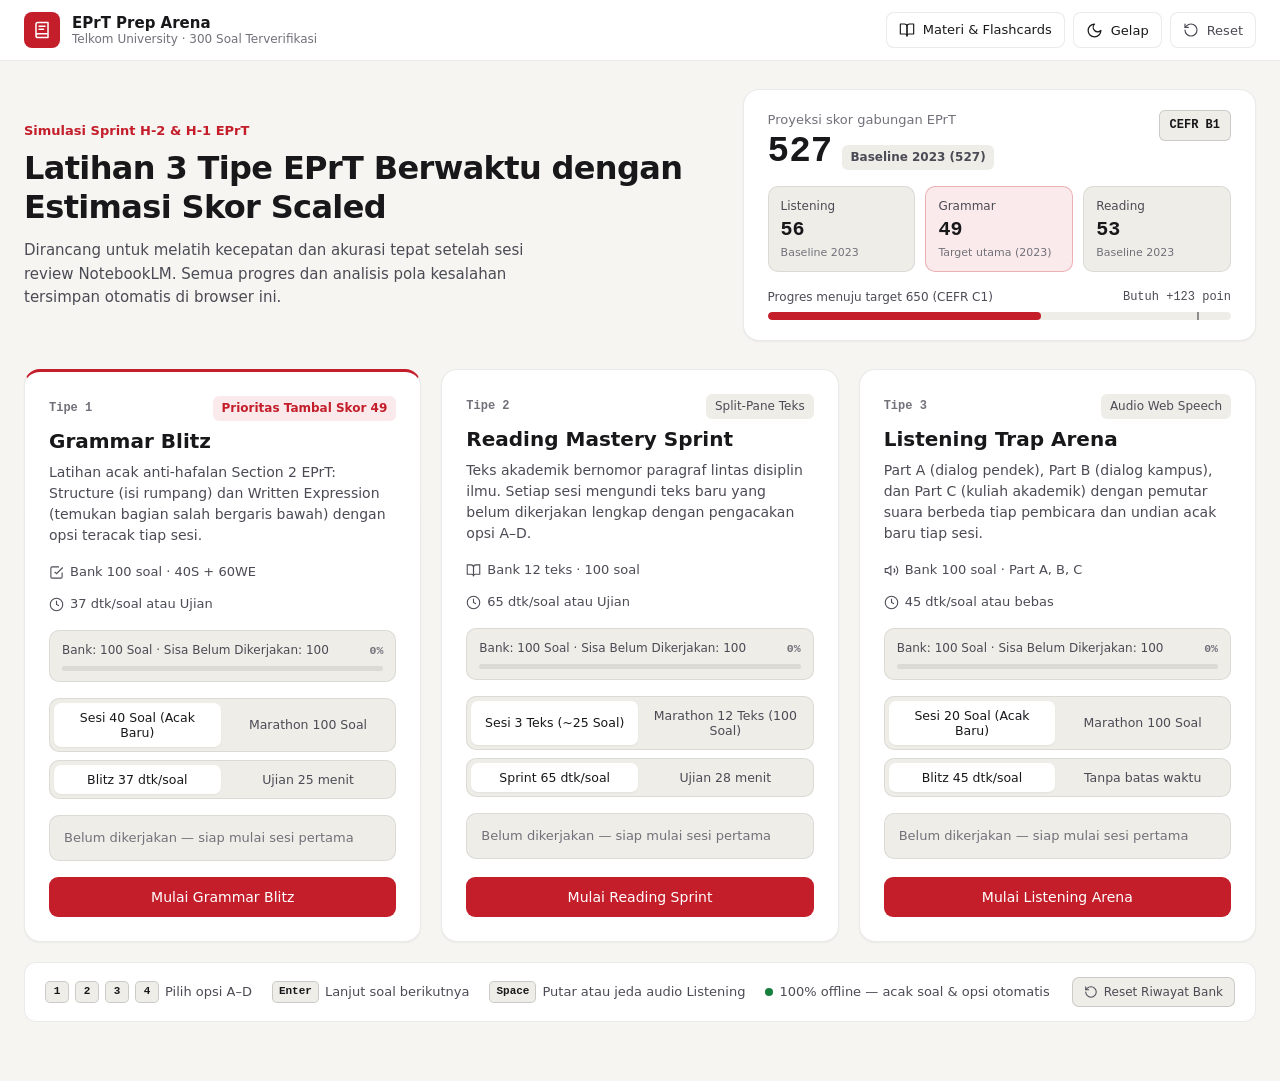
==== index.html @ d7fac901 "belajar eprt" ====
<!DOCTYPE html>
<html lang="id" data-theme="light">
<head>
  <meta charset="UTF-8">
  <meta name="viewport" content="width=device-width, initial-scale=1.0">
  <title>EPrT Tel-U Prep Arena — Grammar, Reading &amp; Listening</title>
  <link rel="stylesheet" href="styles.css">
</head>
<body>
  <!-- Top Quiet Navigation Shell -->
  <header class="topbar">
    <div class="topbar-inner">
      <button type="button" class="brand" id="btn-brand-home" aria-label="Kembali ke beranda">
        <span class="brand-mark" aria-hidden="true">
          <svg width="18" height="18" viewBox="0 0 24 24" fill="none" stroke="currentColor" stroke-width="2" stroke-linecap="round" stroke-linejoin="round">
            <path d="M4 19.5v-15A2.5 2.5 0 0 1 6.5 2H20v20H6.5a2.5 2.5 0 0 1 0-5H20"></path>
            <path d="M8 7h8"></path>
            <path d="M8 11h6"></path>
          </svg>
        </span>
        <span class="brand-text">
          <span class="brand-title">EPrT Prep Arena</span>
          <span class="brand-sub" id="brand-sub-count">Telkom University · 85 Soal Terverifikasi</span>
        </span>
      </button>

      <div class="topbar-actions">
        <a href="study.html" class="icon-btn" style="text-decoration:none;" title="Buka materi 25 Skill Grammar &amp; Flashcards offline">
          <svg width="16" height="16" viewBox="0 0 24 24" fill="none" stroke="currentColor" stroke-width="1.75" stroke-linecap="round" stroke-linejoin="round">
            <path d="M2 3h6a4 4 0 0 1 4 4v14a3 3 0 0 0-3-3H2z"></path>
            <path d="M22 3h-6a4 4 0 0 0-4 4v14a3 3 0 0 1 3-3h7z"></path>
          </svg>
          <span class="btn-label">Materi &amp; Flashcards</span>
        </a>
        <span class="saved-indicator" id="saved-indicator" hidden>Progres tersimpan</span>
        <button type="button" class="icon-btn" id="btn-theme" title="Ganti tema terang/gelap" aria-label="Ganti tema terang atau gelap">
          <svg class="icon-sun" width="17" height="17" viewBox="0 0 24 24" fill="none" stroke="currentColor" stroke-width="1.75" stroke-linecap="round" stroke-linejoin="round">
            <circle cx="12" cy="12" r="4"></circle>
            <path d="M12 2v2M12 20v2M4.93 4.93l1.41 1.41M17.66 17.66l1.41 1.41M2 12h2M20 12h2M6.34 17.66l-1.41 1.41M19.07 4.93l-1.41 1.41"></path>
          </svg>
          <svg class="icon-moon" width="17" height="17" viewBox="0 0 24 24" fill="none" stroke="currentColor" stroke-width="1.75" stroke-linecap="round" stroke-linejoin="round">
            <path d="M12 3a6 6 0 0 0 9 9 9 9 0 1 1-9-9Z"></path>
          </svg>
          <span class="btn-label" id="theme-label">Gelap</span>
        </button>
        <button type="button" class="icon-btn icon-btn-muted" id="btn-reset-progress" title="Hapus semua progres tersimpan">
          <svg width="16" height="16" viewBox="0 0 24 24" fill="none" stroke="currentColor" stroke-width="1.75" stroke-linecap="round" stroke-linejoin="round">
            <path d="M3 12a9 9 0 1 0 9-9 9.75 9.75 0 0 0-6.74 2.74L3 8"></path>
            <path d="M3 3v5h5"></path>
          </svg>
          <span class="btn-label">Reset</span>
        </button>
      </div>
    </div>
  </header>

  <main class="app-main">
    <!-- ==================== VIEW 1: HOME DASHBOARD ==================== -->
    <section id="view-home" class="view">
      <div class="dashboard-header">
        <div class="dashboard-intro">
          <p class="eyebrow">Simulasi Sprint H-2 &amp; H-1 EPrT</p>
          <h1>Latihan 3 Tipe EPrT Berwaktu dengan Estimasi Skor Scaled</h1>
          <p class="lead">Dirancang untuk melatih kecepatan dan akurasi tepat setelah sesi review NotebookLM. Semua progres dan analisis pola kesalahan tersimpan otomatis di browser ini.</p>
        </div>

        <!-- Score Projection Card (The Visual Moment of the Dashboard) -->
        <aside class="score-overview-card" aria-label="Proyeksi skor EPrT">
          <div class="score-overview-top">
            <div>
              <p class="meta-label">Proyeksi skor gabungan EPrT</p>
              <div class="projected-row">
                <span class="projected-value tabular" id="dash-projected-total">527</span>
                <span class="delta-pill" id="dash-projected-delta">Baseline 2023</span>
              </div>
            </div>
            <div class="cefr-badge" id="dash-cefr-badge">CEFR B1</div>
          </div>

          <div class="section-mini-grid">
            <div class="section-mini-item">
              <span class="mini-label">Listening</span>
              <span class="mini-score tabular" id="dash-score-listening">56</span>
              <span class="mini-src" id="dash-src-listening">Baseline 2023</span>
            </div>
            <div class="section-mini-item is-priority">
              <span class="mini-label">Grammar</span>
              <span class="mini-score tabular" id="dash-score-grammar">49</span>
              <span class="mini-src" id="dash-src-grammar">Target utama</span>
            </div>
            <div class="section-mini-item">
              <span class="mini-label">Reading</span>
              <span class="mini-score tabular" id="dash-score-reading">53</span>
              <span class="mini-src" id="dash-src-reading">Baseline 2023</span>
            </div>
          </div>

          <div class="target-bar-wrap">
            <div class="target-bar-labels">
              <span>Progres menuju target 650 (CEFR C1)</span>
              <span class="tabular" id="dash-target-gap">Butuh +123 poin</span>
            </div>
            <div class="target-bar-track">
              <div class="target-bar-fill" id="dash-target-fill" style="width: 59.1%"></div>
              <div class="target-bar-marker" style="left: 92.6%" title="Target C1 650"></div>
            </div>
          </div>
        </aside>
      </div>

      <!-- 3 Quiz Mode Cards -->
      <div class="mode-grid">
        <!-- TIPE 1: GRAMMAR BLITZ -->
        <article class="mode-card mode-card-priority" data-section="grammar">
          <div class="mode-card-head">
            <div class="mode-tag-row">
              <span class="mode-number">Tipe 1</span>
              <span class="priority-pill">Prioritas Tambal Skor 49</span>
            </div>
            <h2>Grammar Blitz</h2>
            <p class="mode-desc">Latihan acak anti-hafalan Section 2 EPrT: Structure (isi rumpang) dan Written Expression (temukan bagian salah bergaris bawah) dengan opsi teracak tiap sesi.</p>
          </div>

          <div class="mode-meta-list">
            <div class="meta-chip">
              <svg width="15" height="15" viewBox="0 0 24 24" fill="none" stroke="currentColor" stroke-width="1.75"><path d="M9 11l3 3L22 4"/><path d="M21 12v7a2 2 0 0 1-2 2H5a2 2 0 0 1-2-2V5a2 2 0 0 1 2-2h11"/></svg>
              <span id="meta-count-grammar">Bank 40 soal · 15S + 25WE</span>
            </div>
            <div class="meta-chip">
              <svg width="15" height="15" viewBox="0 0 24 24" fill="none" stroke="currentColor" stroke-width="1.75"><circle cx="12" cy="12" r="10"/><polyline points="12 6 12 12 16 14"/></svg>
              <span>37 dtk/soal atau Ujian</span>
            </div>
          </div>

          <div class="bank-status-bar" id="bank-status-grammar">
            <div class="bank-status-top">
              <span class="bank-status-text">Bank: 40 Soal · Sisa Belum Dikerjakan: 40</span>
              <span class="bank-status-pct tabular">0%</span>
            </div>
            <div class="bank-status-track"><div class="bank-status-fill" style="width: 0%"></div></div>
          </div>

          <div class="selector-group">
            <div class="mode-selector" role="radiogroup" aria-label="Ukuran sesi Grammar">
              <button type="button" class="seg-btn is-active" data-size-section="grammar" data-size="standard">Sesi 40 Soal (Acak Baru)</button>
              <button type="button" class="seg-btn" data-size-section="grammar" data-size="marathon" id="size-marathon-grammar">Marathon 40 Soal</button>
            </div>
            <div class="mode-selector" role="radiogroup" aria-label="Mode waktu Grammar">
              <button type="button" class="seg-btn is-active" data-section="grammar" data-timer="blitz">Blitz 37 dtk/soal</button>
              <button type="button" class="seg-btn" data-section="grammar" data-timer="exam">Ujian 25 menit</button>
            </div>
          </div>

          <div class="mode-progress-box" id="progress-grammar">
            <span class="muted-note">Belum dikerjakan</span>
          </div>

          <div class="mode-actions">
            <button type="button" class="btn btn-primary" data-start="grammar">Mulai Grammar Blitz</button>
            <button type="button" class="btn btn-ghost" data-retry-missed="grammar" id="btn-home-retry-grammar" hidden>Ulangi Salah</button>
          </div>
        </article>

        <!-- TIPE 2: READING MASTERY SPRINT -->
        <article class="mode-card" data-section="reading">
          <div class="mode-card-head">
            <div class="mode-tag-row">
              <span class="mode-number">Tipe 2</span>
              <span class="quiet-pill">Split-Pane Teks</span>
            </div>
            <h2>Reading Mastery Sprint</h2>
            <p class="mode-desc">Teks akademik bernomor paragraf lintas disiplin ilmu. Setiap sesi mengundi teks baru yang belum dikerjakan lengkap dengan pengacakan opsi A–D.</p>
          </div>

          <div class="mode-meta-list">
            <div class="meta-chip">
              <svg width="15" height="15" viewBox="0 0 24 24" fill="none" stroke="currentColor" stroke-width="1.75"><path d="M2 3h6a4 4 0 0 1 4 4v14a3 3 0 0 0-3-3H2z"/><path d="M22 3h-6a4 4 0 0 0-4 4v14a3 3 0 0 1 3-3h7z"/></svg>
              <span id="meta-count-reading">Bank 3 teks · 25 soal</span>
            </div>
            <div class="meta-chip">
              <svg width="15" height="15" viewBox="0 0 24 24" fill="none" stroke="currentColor" stroke-width="1.75"><circle cx="12" cy="12" r="10"/><polyline points="12 6 12 12 16 14"/></svg>
              <span>65 dtk/soal atau Ujian</span>
            </div>
          </div>

          <div class="bank-status-bar" id="bank-status-reading">
            <div class="bank-status-top">
              <span class="bank-status-text">Bank: 25 Soal · Sisa Belum Dikerjakan: 25</span>
              <span class="bank-status-pct tabular">0%</span>
            </div>
            <div class="bank-status-track"><div class="bank-status-fill" style="width: 0%"></div></div>
          </div>

          <div class="selector-group">
            <div class="mode-selector" role="radiogroup" aria-label="Ukuran sesi Reading">
              <button type="button" class="seg-btn is-active" data-size-section="reading" data-size="standard">Sesi 3 Teks (~25 Soal)</button>
              <button type="button" class="seg-btn" data-size-section="reading" data-size="marathon" id="size-marathon-reading">Marathon 3 Teks (25 Soal)</button>
            </div>
            <div class="mode-selector" role="radiogroup" aria-label="Mode waktu Reading">
              <button type="button" class="seg-btn is-active" data-section="reading" data-timer="blitz">Sprint 65 dtk/soal</button>
              <button type="button" class="seg-btn" data-section="reading" data-timer="exam">Ujian 28 menit</button>
            </div>
          </div>

          <div class="mode-progress-box" id="progress-reading">
            <span class="muted-note">Belum dikerjakan</span>
          </div>

          <div class="mode-actions">
            <button type="button" class="btn btn-primary" data-start="reading">Mulai Reading Sprint</button>
            <button type="button" class="btn btn-ghost" data-retry-missed="reading" id="btn-home-retry-reading" hidden>Ulangi Salah</button>
          </div>
        </article>

        <!-- TIPE 3: LISTENING TRAP ARENA -->
        <article class="mode-card" data-section="listening">
          <div class="mode-card-head">
            <div class="mode-tag-row">
              <span class="mode-number">Tipe 3</span>
              <span class="quiet-pill">Audio Web Speech</span>
            </div>
            <h2>Listening Trap Arena</h2>
            <p class="mode-desc">Part A (dialog pendek), Part B (dialog kampus), dan Part C (kuliah akademik) dengan pemutar suara berbeda tiap pembicara dan undian acak baru tiap sesi.</p>
          </div>

          <div class="mode-meta-list">
            <div class="meta-chip">
              <svg width="15" height="15" viewBox="0 0 24 24" fill="none" stroke="currentColor" stroke-width="1.75"><polygon points="11 5 6 9 2 9 2 15 6 15 11 19 11 5"/><path d="M15.54 8.46a5 5 0 0 1 0 7.07"/><path d="M19.07 4.93a10 10 0 0 1 0 14.14"/></svg>
              <span id="meta-count-listening">Bank 20 soal · Part A, B, C</span>
            </div>
            <div class="meta-chip">
              <svg width="15" height="15" viewBox="0 0 24 24" fill="none" stroke="currentColor" stroke-width="1.75"><circle cx="12" cy="12" r="10"/><polyline points="12 6 12 12 16 14"/></svg>
              <span>45 dtk/soal atau bebas</span>
            </div>
          </div>

          <div class="bank-status-bar" id="bank-status-listening">
            <div class="bank-status-top">
              <span class="bank-status-text">Bank: 20 Soal · Sisa Belum Dikerjakan: 20</span>
              <span class="bank-status-pct tabular">0%</span>
            </div>
            <div class="bank-status-track"><div class="bank-status-fill" style="width: 0%"></div></div>
          </div>

          <div class="selector-group">
            <div class="mode-selector" role="radiogroup" aria-label="Ukuran sesi Listening">
              <button type="button" class="seg-btn is-active" data-size-section="listening" data-size="standard">Sesi 20 Soal (Acak Baru)</button>
              <button type="button" class="seg-btn" data-size-section="listening" data-size="marathon" id="size-marathon-listening">Marathon 20 Soal</button>
            </div>
            <div class="mode-selector" role="radiogroup" aria-label="Mode waktu Listening">
              <button type="button" class="seg-btn is-active" data-section="listening" data-timer="blitz">Blitz 45 dtk/soal</button>
              <button type="button" class="seg-btn" data-section="listening" data-timer="untimed">Tanpa batas waktu</button>
            </div>
          </div>

          <div class="mode-progress-box" id="progress-listening">
            <span class="muted-note">Belum dikerjakan</span>
          </div>

          <div class="mode-actions">
            <button type="button" class="btn btn-primary" data-start="listening">Mulai Listening Arena</button>
            <button type="button" class="btn btn-ghost" data-retry-missed="listening" id="btn-home-retry-listening" hidden>Ulangi Salah</button>
          </div>
        </article>
      </div>

      <!-- Keyboard & Offline Usage Tip Strip -->
      <div class="shortcut-strip">
        <div class="shortcut-item"><kbd>1</kbd> <kbd>2</kbd> <kbd>3</kbd> <kbd>4</kbd> <span>Pilih opsi A–D</span></div>
        <div class="shortcut-item"><kbd>Enter</kbd> <span>Lanjut soal berikutnya</span></div>
        <div class="shortcut-item"><kbd>Space</kbd> <span>Putar atau jeda audio Listening</span></div>
        <div class="shortcut-item"><span class="dot-offline"></span> <span>100% offline — acak soal &amp; opsi otomatis</span></div>
        <button type="button" class="btn-reset-bank" id="btn-reset-bank" title="Reset daftar soal yang sudah pernah dikerjakan tanpa menghapus skor">
          <svg width="14" height="14" viewBox="0 0 24 24" fill="none" stroke="currentColor" stroke-width="1.8" stroke-linecap="round" stroke-linejoin="round"><path d="M3 12a9 9 0 1 0 9-9 9.75 9.75 0 0 0-6.74 2.74L3 8"/><path d="M3 3v5h5"/></svg>
          <span>Reset Riwayat Bank</span>
        </button>
      </div>
    </section>

    <!-- ==================== VIEW 2: ACTIVE QUIZ ARENA ==================== -->
    <section id="view-quiz" class="view" hidden>
      <!-- Sticky Quiz HUD -->
      <div class="quiz-hud">
        <div class="hud-left">
          <button type="button" class="btn-back" id="btn-quiz-exit">
            <svg width="16" height="16" viewBox="0 0 24 24" fill="none" stroke="currentColor" stroke-width="1.75" stroke-linecap="round" stroke-linejoin="round"><path d="m15 18-6-6 6-6"/></svg>
            <span>Keluar</span>
          </button>
          <div class="hud-title-group">
            <span class="hud-quiz-name" id="hud-quiz-name">Grammar Blitz</span>
            <span class="hud-q-counter tabular" id="hud-q-counter">Soal 1 / 40</span>
          </div>
        </div>

        <div class="hud-metrics">
          <!-- Streak -->
          <div class="hud-pill" id="hud-streak-pill" title="Jawaban benar beruntun">
            <svg width="15" height="15" viewBox="0 0 24 24" fill="none" stroke="currentColor" stroke-width="1.75" stroke-linecap="round" stroke-linejoin="round">
              <path d="M8.5 14.5A2.5 2.5 0 0 0 11 12c0-1.38-.5-2-1-3-1.072-2.143-.224-4.054 2-6 .5 2.5 2 4.9 4 6.5 2 1.6 3 3.5 3 5.5a7 7 0 1 1-14 0c0-1.153.433-2.294 1-3a2.5 2.5 0 0 0 2.5 2.5z"/>
            </svg>
            <span class="tabular" id="hud-streak">0</span>
          </div>

          <!-- Accuracy Ring -->
          <div class="hud-accuracy" title="Akurasi saat ini">
            <svg class="mini-ring" width="32" height="32" viewBox="0 0 36 36" aria-hidden="true">
              <circle class="ring-track" cx="18" cy="18" r="14"></circle>
              <circle class="ring-fill" id="hud-ring-fill" cx="18" cy="18" r="14" stroke-dasharray="87.96" stroke-dashoffset="87.96"></circle>
            </svg>
            <span class="tabular" id="hud-accuracy-text">0%</span>
          </div>

          <!-- Countdown Timer -->
          <div class="hud-timer" id="hud-timer-box">
            <svg width="15" height="15" viewBox="0 0 24 24" fill="none" stroke="currentColor" stroke-width="1.75" stroke-linecap="round" stroke-linejoin="round">
              <circle cx="12" cy="12" r="10"/><polyline points="12 6 12 12 16 14"/>
            </svg>
            <span class="tabular" id="hud-timer-text">00:37</span>
          </div>
        </div>
      </div>

      <!-- Smooth Countdown / Question Progress Bar -->
      <div class="progress-rail">
        <div class="progress-rail-fill" id="quiz-progress-fill" style="width: 0%"></div>
      </div>
      <div class="timer-rail" id="timer-rail">
        <div class="timer-rail-fill" id="quiz-timer-fill" style="width: 100%"></div>
      </div>

      <!-- Workspace Layout: Single Column (Grammar/Listening) OR Split Pane (Reading) -->
      <div class="arena-layout" id="arena-layout">
        <!-- LEFT PANE: READING PASSAGE BOOKLET (Shown only in Reading) -->
        <aside class="passage-pane" id="passage-pane" hidden>
          <div class="passage-header">
            <div>
              <span class="passage-category" id="passage-category">Technology</span>
              <h2 class="passage-title" id="passage-title">Passage Title</h2>
            </div>
            <div class="passage-tools">
              <span class="passage-wordcount tabular" id="passage-wordcount">237 kata</span>
              <button type="button" class="font-size-btn" id="btn-font-dec" title="Perkecil huruf teks">A-</button>
              <button type="button" class="font-size-btn" id="btn-font-inc" title="Perbesar huruf teks">A+</button>
            </div>
          </div>
          <div class="passage-body" id="passage-body"></div>
        </aside>

        <!-- RIGHT / MAIN PANE: QUESTION + AUDIO + OPTIONS + FEEDBACK -->
        <div class="question-pane">
          <article class="question-card">
            <div class="q-meta-bar">
              <span class="q-badge" id="q-subtype-badge">Structure</span>
              <span class="q-pattern-tag" id="q-pattern-hint">Tebak pola soal</span>
              <span class="q-id tabular" id="q-id-label">G01</span>
            </div>

            <!-- LISTENING STUDIO AUDIO PLAYER (Shown only in Listening) -->
            <div class="audio-studio" id="audio-studio" hidden>
              <div class="audio-studio-top">
                <div class="audio-title-wrap">
                  <span class="audio-part-label" id="audio-part-label">Part A · Short Dialogue</span>
                  <div class="speaker-pills" id="speaker-pills">
                    <span class="speaker-pill" data-speaker="Man">Man</span>
                    <span class="speaker-pill" data-speaker="Woman">Woman</span>
                    <span class="speaker-pill" data-speaker="Narrator">Narrator</span>
                  </div>
                </div>
                <div class="waveform" id="audio-waveform" aria-hidden="true">
                  <span></span><span></span><span></span><span></span><span></span>
                </div>
              </div>

              <div class="audio-controls">
                <button type="button" class="btn btn-audio-play" id="btn-audio-play">
                  <svg width="16" height="16" viewBox="0 0 24 24" fill="currentColor"><polygon points="6 4 20 12 6 20 6 4"/></svg>
                  <span id="audio-play-label">Putar Audio</span>
                </button>
                <button type="button" class="btn btn-audio-sec" id="btn-audio-replay" title="Putar ulang dari awal">
                  <svg width="15" height="15" viewBox="0 0 24 24" fill="none" stroke="currentColor" stroke-width="1.8" stroke-linecap="round" stroke-linejoin="round"><path d="M3 12a9 9 0 1 0 9-9 9.75 9.75 0 0 0-6.74 2.74L3 8"/><path d="M3 3v5h5"/></svg>
                  <span>Ulangi</span>
                </button>
                <button type="button" class="btn btn-audio-sec" id="btn-audio-qonly" hidden title="Putar pertanyaan narator saja">
                  <span>Pertanyaan Saja</span>
                </button>

                <div class="speed-group" role="group" aria-label="Kecepatan suara">
                  <button type="button" class="speed-btn" data-rate="0.9">0.9x</button>
                  <button type="button" class="speed-btn is-active" data-rate="1.0">1.0x</button>
                  <button type="button" class="speed-btn" data-rate="1.15">1.15x</button>
                </div>

                <button type="button" class="btn btn-script-toggle" id="btn-toggle-script">
                  <svg width="15" height="15" viewBox="0 0 24 24" fill="none" stroke="currentColor" stroke-width="1.75" stroke-linecap="round" stroke-linejoin="round"><path d="M2 12s3-7 10-7 10 7 10 7-3 7-10 7-10-7-10-7Z"/><circle cx="12" cy="12" r="3"/></svg>
                  <span id="script-toggle-label">Tampilkan Script</span>
                </button>
              </div>

              <p class="audio-status-line" id="audio-status-line">Klik Putar Audio atau tekan Space untuk mendengarkan percakapan.</p>

              <!-- Script Box (Hidden during question by default, auto-revealed on answer) -->
              <div class="script-box" id="script-box" hidden></div>
            </div>

            <!-- Question Stem -->
            <p class="q-instruction" id="q-instruction"></p>
            <div class="q-stem" id="q-stem"></div>

            <!-- 4 Quizizz-Style Answer Tiles -->
            <div class="options-grid" id="options-grid"></div>

            <!-- Instant Feedback & Explanation Banner -->
            <div class="feedback-banner" id="feedback-banner" hidden>
              <div class="feedback-head">
                <div class="feedback-status-wrap">
                  <span class="feedback-status" id="feedback-status">Benar</span>
                  <span class="feedback-pattern" id="feedback-pattern">Subject-Verb Agreement</span>
                </div>
                <span class="feedback-correction" id="feedback-correction" hidden></span>
              </div>
              <p class="feedback-text" id="feedback-text"></p>
              <div class="feedback-footer">
                <span class="kbd-hint">Tekan <kbd>Enter</kbd> untuk lanjut</span>
                <button type="button" class="btn btn-primary" id="btn-next-q">
                  <span id="btn-next-label">Soal Berikutnya</span>
                  <svg width="16" height="16" viewBox="0 0 24 24" fill="none" stroke="currentColor" stroke-width="2" stroke-linecap="round" stroke-linejoin="round"><path d="M5 12h14"/><path d="m12 5 7 7-7 7"/></svg>
                </button>
              </div>
            </div>
          </article>
        </div>
      </div>
    </section>

    <!-- ==================== VIEW 3: EPrT SCORE REPORT ==================== -->
    <section id="view-report" class="view" hidden>
      <div class="report-top">
        <div>
          <p class="eyebrow" id="report-eyebrow">Laporan Hasil Simulasi</p>
          <h1 id="report-title">Grammar Blitz Selesai</h1>
        </div>
        <div class="report-actions-top">
          <button type="button" class="btn btn-primary" id="btn-retry-missed" hidden>
            Ulangi Soal Salah Saja (<span id="retry-missed-count">0</span>)
          </button>
          <button type="button" class="btn btn-secondary" id="btn-retry-all">Kerjakan Ulang / Sesi Baru</button>
          <button type="button" class="btn btn-ghost" id="btn-report-home">Dashboard</button>
        </div>
      </div>

      <!-- Score Summary Grid -->
      <div class="report-grid">
        <!-- Card 1: Accuracy Ring + Raw Score -->
        <div class="report-card report-card-ring">
          <svg class="big-ring" width="124" height="124" viewBox="0 0 120 120" aria-hidden="true">
            <circle class="big-ring-track" cx="60" cy="60" r="50"></circle>
            <circle class="big-ring-fill" id="report-ring-fill" cx="60" cy="60" r="50" stroke-dasharray="314.16" stroke-dashoffset="314.16"></circle>
          </svg>
          <div class="ring-center-text">
            <span class="ring-pct tabular" id="report-pct">0%</span>
            <span class="ring-raw tabular" id="report-raw">0 / 40</span>
          </div>
          <div class="report-substats">
            <div><span class="substat-label">Best Streak</span><strong class="tabular" id="report-streak">0</strong></div>
            <div><span class="substat-label">Rata-rata</span><strong class="tabular" id="report-avg-time">0 dtk</strong></div>
            <div><span class="substat-label">Salah</span><strong class="tabular" id="report-wrong">0</strong></div>
          </div>
        </div>

        <!-- Card 2: Section Scaled Score -->
        <div class="report-card">
          <p class="meta-label">Estimasi skor scaled sesi ini</p>
          <div class="scaled-hero-row">
            <span class="scaled-hero-num tabular" id="report-scaled">49</span>
            <span class="scaled-range">/ 68</span>
          </div>
          <p class="delta-line" id="report-section-delta">Dibanding baseline 2023 (49)</p>
          <p class="report-note" id="report-section-note"></p>
        </div>

        <!-- Card 3: Combined Projected EPrT Score -->
        <div class="report-card report-card-projected">
          <div class="projected-card-head">
            <p class="meta-label">Proyeksi skor EPrT gabungan</p>
            <span class="cefr-badge" id="report-cefr">CEFR B2</span>
          </div>
          <div class="scaled-hero-row">
            <span class="scaled-hero-num tabular" id="report-combined-total">560</span>
            <span class="delta-pill" id="report-combined-delta">+33 vs 527</span>
          </div>
          <div class="combined-breakdown" id="report-combined-breakdown"></div>
        </div>
      </div>

      <!-- Weak Pattern Breakdown -->
      <section class="report-panel">
        <div class="panel-head">
          <div>
            <h2>Analisis Pola Soal &amp; Titik Lemah</h2>
            <p class="panel-sub">Diurutkan dari pola dengan tingkat kesalahan tertinggi agar fokus review NotebookLM tepat sasaran.</p>
          </div>
        </div>
        <div class="pattern-list" id="report-pattern-list"></div>
      </section>

      <!-- Detailed Question Review -->
      <section class="report-panel">
        <div class="panel-head">
          <div>
            <h2>Pembahasan Detail Jawaban</h2>
            <p class="panel-sub">Periksa kembali jawaban dan pola jebakan setiap soal.</p>
          </div>
          <div class="filter-tabs" role="tablist">
            <button type="button" class="filter-tab is-active" data-review-filter="wrong">Salah Saja</button>
            <button type="button" class="filter-tab" data-review-filter="all">Semua Soal</button>
          </div>
        </div>
        <div class="review-list" id="report-review-list"></div>
      </section>
    </section>
  </main>

  <!-- Canonical offline question bank (window.EPRT_QUIZ_DATA) -->
  <script src="questions.js"></script>
  <script src="app.js"></script>
</body>
</html>
---- styles.css ----
/* ==========================================================================
   EPrT Tel-U Prep Arena — Academic Desk & Quizizz Sprint Design System
   Zero external CDN dependency | Strict 4px spacing scale | Light + Dark
   ========================================================================== */

:root {
  /* Light Theme: Warm Paper & Academic Ink */
  --bg: #f6f5f2;
  --surface: #ffffff;
  --surface-subtle: #efede8;
  --surface-hover: #f3f1ec;
  --border: rgba(24, 24, 27, 0.09);
  --border-strong: rgba(24, 24, 27, 0.16);

  --text-primary: #18181b;
  --text-secondary: #4b4b55;
  --text-muted: #71717a;

  /* Brand & Semantic Accents (Tel-U Crimson + High-Contrast Academic Palette) */
  --accent: #c41e2a;
  --accent-hover: #a61722;
  --accent-soft: rgba(196, 30, 42, 0.09);
  --accent-border: rgba(196, 30, 42, 0.28);

  --amber: #b45309;
  --amber-soft: rgba(180, 83, 9, 0.10);
  --emerald: #15803d;
  --emerald-soft: rgba(21, 128, 61, 0.10);
  --emerald-border: rgba(21, 128, 61, 0.36);
  --coral: #be123c;
  --coral-soft: rgba(190, 18, 60, 0.10);
  --coral-border: rgba(190, 18, 60, 0.38);

  /* Answer Tile Identity Colors (Refined Quizizz Tiles) */
  --tile-a: #0f766e;
  --tile-b: #1d4ed8;
  --tile-c: #b45309;
  --tile-d: #be123c;

  --shadow-sm: 0 1px 2px rgba(24, 24, 27, 0.05);
  --shadow-md: 0 4px 16px rgba(24, 24, 27, 0.06);

  --font-sans: "Plus Jakarta Sans", "Segoe UI", system-ui, -apple-system, BlinkMacSystemFont, Roboto, sans-serif;
  --font-serif: "Charter", "Georgia", "Cambria", "Times New Roman", serif;
  --font-mono: "JetBrains Mono", "Cascadia Code", "Consolas", ui-monospace, monospace;

  --radius-sm: 8px;
  --radius-md: 12px;
  --radius-lg: 16px;
  --ease: cubic-bezier(0.2, 0.7, 0.2, 1);
}

[data-theme="dark"] {
  /* Dark Theme: Deep Slate & Ink (Surface steps + Hairlines, no glows) */
  --bg: #111317;
  --surface: #181b21;
  --surface-subtle: #20242d;
  --surface-hover: #252a34;
  --border: rgba(242, 243, 245, 0.09);
  --border-strong: rgba(242, 243, 245, 0.17);

  --text-primary: #f2f3f5;
  --text-secondary: #b4b9c5;
  --text-muted: #7f8594;

  --accent: #e53e49;
  --accent-hover: #f0525c;
  --accent-soft: rgba(229, 62, 73, 0.14);
  --accent-border: rgba(229, 62, 73, 0.38);

  --amber: #f59e0b;
  --amber-soft: rgba(245, 158, 11, 0.14);
  --emerald: #22c55e;
  --emerald-soft: rgba(34, 197, 94, 0.13);
  --emerald-border: rgba(34, 197, 94, 0.42);
  --coral: #fb7185;
  --coral-soft: rgba(251, 113, 133, 0.14);
  --coral-border: rgba(251, 113, 133, 0.44);

  --tile-a: #14b8a6;
  --tile-b: #60a5fa;
  --tile-c: #f59e0b;
  --tile-d: #fb7185;

  --shadow-sm: none;
  --shadow-md: none;
}

*, *::before, *::after {
  box-sizing: border-box;
}

html, body {
  margin: 0;
  padding: 0;
  background-color: var(--bg);
  color: var(--text-primary);
  font-family: var(--font-sans);
  font-size: 15px;
  line-height: 1.55;
  -webkit-font-smoothing: antialiased;
}

button {
  font-family: inherit;
  cursor: pointer;
}

button:focus-visible, [tabindex]:focus-visible {
  outline: 2px solid var(--accent);
  outline-offset: 2px;
}

.tabular {
  font-family: var(--font-mono);
  font-variant-numeric: tabular-nums;
}

/* ==================== TOP NAVIGATION ==================== */
.topbar {
  position: sticky;
  top: 0;
  z-index: 40;
  background-color: var(--surface);
  border-bottom: 1px solid var(--border);
}

.topbar-inner {
  max-width: 1360px;
  margin: 0 auto;
  padding: 12px 24px;
  display: flex;
  align-items: center;
  justify-content: space-between;
  gap: 16px;
}

.brand {
  display: inline-flex;
  align-items: center;
  gap: 12px;
  background: transparent;
  border: 0;
  padding: 0;
  color: var(--text-primary);
  text-align: left;
}

.brand-mark {
  width: 36px;
  height: 36px;
  border-radius: var(--radius-sm);
  background-color: var(--accent);
  color: #ffffff;
  display: grid;
  place-items: center;
  flex-shrink: 0;
}

.brand-text {
  display: flex;
  flex-direction: column;
}

.brand-title {
  font-size: 15px;
  font-weight: 600;
  line-height: 1.2;
}

.brand-sub {
  font-size: 12px;
  color: var(--text-muted);
}

.topbar-actions {
  display: flex;
  align-items: center;
  gap: 8px;
}

.saved-indicator {
  font-size: 12px;
  color: var(--emerald);
  background: var(--emerald-soft);
  padding: 4px 10px;
  border-radius: 6px;
  font-weight: 500;
}

.icon-btn {
  display: inline-flex;
  align-items: center;
  gap: 8px;
  height: 36px;
  padding: 0 12px;
  border-radius: var(--radius-sm);
  border: 1px solid var(--border);
  background: var(--surface);
  color: var(--text-primary);
  font-size: 13px;
  font-weight: 500;
  transition: background-color 140ms var(--ease), border-color 140ms var(--ease);
}

.icon-btn:hover {
  background: var(--surface-hover);
  border-color: var(--border-strong);
}

.icon-btn-muted {
  color: var(--text-secondary);
}

[data-theme="light"] .icon-sun { display: none; }
[data-theme="dark"] .icon-moon { display: none; }

/* ==================== MAIN CONTAINER ==================== */
.app-main {
  max-width: 1360px;
  margin: 0 auto;
  padding: 28px 24px 56px;
}

[hidden],
.view[hidden] {
  display: none !important;
}

/* ==================== DASHBOARD VIEW ==================== */
.dashboard-header {
  display: grid;
  grid-template-columns: minmax(0, 1.15fr) minmax(320px, 0.85fr);
  gap: 24px;
  align-items: stretch;
  margin-bottom: 28px;
}

.dashboard-intro {
  display: flex;
  flex-direction: column;
  justify-content: center;
  padding: 8px 0;
}

.eyebrow {
  margin: 0 0 8px;
  font-size: 13px;
  font-weight: 600;
  color: var(--accent);
}

.dashboard-intro h1 {
  margin: 0 0 12px;
  font-size: clamp(24px, 3vw, 32px);
  font-weight: 600;
  line-height: 1.22;
  letter-spacing: -0.02em;
}

.lead {
  margin: 0;
  color: var(--text-secondary);
  font-size: 15px;
  max-width: 58ch;
}

/* Score Overview Card */
.score-overview-card {
  background: var(--surface);
  border: 1px solid var(--border);
  border-radius: var(--radius-lg);
  padding: 20px 24px;
  box-shadow: var(--shadow-sm);
  display: flex;
  flex-direction: column;
  justify-content: space-between;
  gap: 16px;
}

.score-overview-top {
  display: flex;
  align-items: flex-start;
  justify-content: space-between;
  gap: 12px;
}

.meta-label {
  margin: 0 0 4px;
  font-size: 13px;
  color: var(--text-muted);
  font-weight: 500;
}

.projected-row {
  display: flex;
  align-items: baseline;
  gap: 10px;
}

.projected-value {
  font-size: 36px;
  font-weight: 600;
  line-height: 1;
  color: var(--text-primary);
}

.delta-pill {
  font-size: 12px;
  font-weight: 600;
  padding: 3px 8px;
  border-radius: 6px;
  background: var(--surface-subtle);
  color: var(--text-secondary);
}

.delta-pill.is-up {
  background: var(--emerald-soft);
  color: var(--emerald);
}

.delta-pill.is-down {
  background: var(--coral-soft);
  color: var(--coral);
}

.cefr-badge {
  font-family: var(--font-mono);
  font-size: 12px;
  font-weight: 600;
  padding: 5px 10px;
  border-radius: 6px;
  border: 1px solid var(--border-strong);
  color: var(--text-primary);
  background: var(--surface-subtle);
}

.section-mini-grid {
  display: grid;
  grid-template-columns: repeat(3, 1fr);
  gap: 10px;
}

.section-mini-item {
  background: var(--surface-subtle);
  border: 1px solid var(--border);
  border-radius: 10px;
  padding: 10px 12px;
  display: flex;
  flex-direction: column;
  gap: 2px;
}

.section-mini-item.is-priority {
  border-color: var(--accent-border);
  background: var(--accent-soft);
}

.mini-label {
  font-size: 12px;
  color: var(--text-secondary);
}

.mini-score {
  font-size: 20px;
  font-weight: 600;
  line-height: 1.2;
}

.mini-src {
  font-size: 11px;
  color: var(--text-muted);
}

.target-bar-wrap {
  display: flex;
  flex-direction: column;
  gap: 6px;
}

.target-bar-labels {
  display: flex;
  justify-content: space-between;
  font-size: 12px;
  color: var(--text-secondary);
}

.target-bar-track {
  position: relative;
  height: 8px;
  background: var(--surface-subtle);
  border-radius: 4px;
  overflow: hidden;
}

.target-bar-fill {
  height: 100%;
  background: var(--accent);
  border-radius: 4px;
  transition: width 320ms var(--ease);
}

.target-bar-marker {
  position: absolute;
  top: 0;
  bottom: 0;
  width: 2px;
  background: var(--text-primary);
  opacity: 0.45;
}

/* 3 Mode Cards */
.mode-grid {
  display: grid;
  grid-template-columns: repeat(3, minmax(0, 1fr));
  gap: 20px;
  margin-bottom: 20px;
}

.mode-card {
  background: var(--surface);
  border: 1px solid var(--border);
  border-radius: var(--radius-lg);
  padding: 24px;
  box-shadow: var(--shadow-sm);
  display: flex;
  flex-direction: column;
  gap: 16px;
  transition: border-color 160ms var(--ease);
}

.mode-card:hover {
  border-color: var(--border-strong);
}

.mode-card-priority {
  border-top: 3px solid var(--accent);
}

.mode-tag-row {
  display: flex;
  align-items: center;
  justify-content: space-between;
  gap: 8px;
  margin-bottom: 8px;
}

.mode-number {
  font-family: var(--font-mono);
  font-size: 12px;
  font-weight: 600;
  color: var(--text-muted);
}

.priority-pill {
  font-size: 12px;
  font-weight: 600;
  color: var(--accent);
  background: var(--accent-soft);
  padding: 3px 9px;
  border-radius: 6px;
}

.quiet-pill {
  font-size: 12px;
  font-weight: 500;
  color: var(--text-secondary);
  background: var(--surface-subtle);
  padding: 3px 9px;
  border-radius: 6px;
}

.mode-card h2 {
  margin: 0 0 8px;
  font-size: 20px;
  font-weight: 600;
  line-height: 1.25;
}

.mode-desc {
  margin: 0;
  font-size: 14px;
  color: var(--text-secondary);
  line-height: 1.5;
}

.mode-meta-list {
  display: flex;
  flex-wrap: wrap;
  gap: 12px;
}

.meta-chip {
  display: inline-flex;
  align-items: center;
  gap: 6px;
  font-size: 13px;
  color: var(--text-secondary);
}

/* Bank Pool Status Bar */
.bank-status-bar {
  display: flex;
  flex-direction: column;
  gap: 6px;
  padding: 10px 12px;
  border-radius: 10px;
  background: var(--surface-subtle);
  border: 1px solid var(--border);
}

.bank-status-top {
  display: flex;
  align-items: center;
  justify-content: space-between;
  gap: 8px;
  font-size: 12px;
  color: var(--text-secondary);
}

.bank-status-text {
  font-weight: 500;
}

.bank-status-pct {
  font-size: 11.5px;
  font-weight: 600;
  color: var(--text-muted);
}

.bank-status-track {
  height: 5px;
  border-radius: 3px;
  background: var(--border);
  overflow: hidden;
}

.bank-status-fill {
  height: 100%;
  border-radius: 3px;
  background: var(--emerald);
  transition: width 260ms var(--ease);
}

.selector-group {
  display: flex;
  flex-direction: column;
  gap: 8px;
}

/* Segmented Mode Selector */
.mode-selector {
  display: grid;
  grid-template-columns: 1fr 1fr;
  gap: 4px;
  padding: 4px;
  background: var(--surface-subtle);
  border-radius: 10px;
  border: 1px solid var(--border);
}

.seg-btn {
  border: 0;
  background: transparent;
  color: var(--text-secondary);
  font-size: 12.5px;
  font-weight: 500;
  padding: 7px 8px;
  border-radius: 7px;
  transition: background-color 140ms var(--ease), color 140ms var(--ease);
}

.seg-btn.is-active {
  background: var(--surface);
  color: var(--text-primary);
  box-shadow: var(--shadow-sm);
}

.mode-progress-box {
  padding: 12px 14px;
  border-radius: 10px;
  background: var(--surface-subtle);
  border: 1px solid var(--border);
  font-size: 13px;
  color: var(--text-secondary);
  display: flex;
  align-items: center;
  justify-content: space-between;
  gap: 8px;
  min-height: 46px;
}

.muted-note {
  color: var(--text-muted);
}

.mode-actions {
  margin-top: auto;
  display: flex;
  gap: 8px;
}

/* Buttons */
.btn {
  display: inline-flex;
  align-items: center;
  justify-content: center;
  gap: 8px;
  height: 40px;
  padding: 0 16px;
  border-radius: 9px;
  font-size: 14px;
  font-weight: 500;
  border: 1px solid transparent;
  transition: background-color 140ms var(--ease), border-color 140ms var(--ease), transform 100ms var(--ease);
}

.btn:active {
  transform: scale(0.985);
}

.btn-primary {
  background: var(--accent);
  color: #ffffff;
  flex: 1;
}

.btn-primary:hover {
  background: var(--accent-hover);
}

.btn-secondary {
  background: var(--surface);
  color: var(--text-primary);
  border-color: var(--border-strong);
}

.btn-secondary:hover {
  background: var(--surface-hover);
}

.btn-ghost {
  background: transparent;
  color: var(--text-secondary);
  border-color: var(--border);
}

.btn-ghost:hover {
  background: var(--surface-hover);
  color: var(--text-primary);
}

/* Shortcut Strip */
.shortcut-strip {
  display: flex;
  flex-wrap: wrap;
  align-items: center;
  gap: 20px;
  padding: 14px 20px;
  background: var(--surface);
  border: 1px solid var(--border);
  border-radius: var(--radius-md);
  font-size: 13px;
  color: var(--text-secondary);
}

.shortcut-item {
  display: inline-flex;
  align-items: center;
  gap: 6px;
}

kbd {
  display: inline-flex;
  align-items: center;
  justify-content: center;
  min-width: 24px;
  height: 22px;
  padding: 0 6px;
  border-radius: 5px;
  border: 1px solid var(--border-strong);
  background: var(--surface-subtle);
  font-family: var(--font-mono);
  font-size: 11px;
  font-weight: 600;
  color: var(--text-primary);
}

.dot-offline {
  width: 8px;
  height: 8px;
  border-radius: 50%;
  background: var(--emerald);
  display: inline-block;
}

.btn-reset-bank {
  margin-left: auto;
  display: inline-flex;
  align-items: center;
  gap: 6px;
  height: 30px;
  padding: 0 11px;
  border-radius: 7px;
  border: 1px solid var(--border-strong);
  background: var(--surface-subtle);
  color: var(--text-secondary);
  font-size: 12px;
  font-weight: 500;
  transition: background-color 140ms var(--ease), color 140ms var(--ease), border-color 140ms var(--ease);
}

.btn-reset-bank:hover {
  background: var(--surface-hover);
  color: var(--text-primary);
  border-color: var(--accent-border);
}

/* ==================== ACTIVE QUIZ ARENA ==================== */
.quiz-hud {
  display: flex;
  align-items: center;
  justify-content: space-between;
  gap: 16px;
  padding: 12px 16px;
  background: var(--surface);
  border: 1px solid var(--border);
  border-radius: var(--radius-md) var(--radius-md) 0 0;
}

.hud-left {
  display: flex;
  align-items: center;
  gap: 14px;
}

.btn-back {
  display: inline-flex;
  align-items: center;
  gap: 4px;
  height: 32px;
  padding: 0 10px;
  border-radius: 7px;
  border: 1px solid var(--border);
  background: var(--surface-subtle);
  color: var(--text-secondary);
  font-size: 13px;
  font-weight: 500;
}

.btn-back:hover {
  color: var(--text-primary);
  border-color: var(--border-strong);
}

.hud-title-group {
  display: flex;
  align-items: baseline;
  gap: 10px;
}

.hud-quiz-name {
  font-weight: 600;
  font-size: 15px;
}

.hud-q-counter {
  font-size: 13px;
  color: var(--text-muted);
}

.hud-metrics {
  display: flex;
  align-items: center;
  gap: 14px;
}

.hud-pill {
  display: inline-flex;
  align-items: center;
  gap: 6px;
  height: 32px;
  padding: 0 10px;
  border-radius: 8px;
  border: 1px solid var(--border);
  background: var(--surface-subtle);
  font-size: 13px;
  font-weight: 600;
  color: var(--text-secondary);
}

.hud-pill.is-hot {
  color: var(--amber);
  background: var(--amber-soft);
  border-color: rgba(180, 83, 9, 0.3);
}

.hud-accuracy {
  display: inline-flex;
  align-items: center;
  gap: 6px;
  font-size: 13px;
  font-weight: 600;
  color: var(--text-secondary);
}

.mini-ring {
  transform: rotate(-90deg);
}

.ring-track {
  fill: none;
  stroke: var(--surface-subtle);
  stroke-width: 3.5;
}

.ring-fill {
  fill: none;
  stroke: var(--emerald);
  stroke-width: 3.5;
  stroke-linecap: round;
  transition: stroke-dashoffset 280ms var(--ease);
}

.hud-timer {
  display: inline-flex;
  align-items: center;
  gap: 6px;
  height: 32px;
  padding: 0 12px;
  border-radius: 8px;
  border: 1px solid var(--border-strong);
  background: var(--surface-subtle);
  font-size: 14px;
  font-weight: 600;
  color: var(--text-primary);
}

.hud-timer.is-warn {
  color: var(--amber);
  background: var(--amber-soft);
  border-color: rgba(245, 158, 11, 0.35);
}

.hud-timer.is-danger {
  color: var(--coral);
  background: var(--coral-soft);
  border-color: var(--coral-border);
}

.progress-rail {
  height: 4px;
  background: var(--surface-subtle);
  overflow: hidden;
}

.progress-rail-fill {
  height: 100%;
  background: var(--text-primary);
  opacity: 0.35;
  transition: width 260ms var(--ease);
}

.timer-rail {
  height: 4px;
  background: var(--surface-subtle);
  border-radius: 0 0 var(--radius-sm) var(--radius-sm);
  overflow: hidden;
  margin-bottom: 20px;
}

.timer-rail-fill {
  height: 100%;
  background: var(--accent);
  transition: width 250ms linear, background-color 200ms var(--ease);
}

.timer-rail-fill.is-warn { background: var(--amber); }
.timer-rail-fill.is-danger { background: var(--coral); }

/* Arena Layout (Single vs Split-Pane for Reading) */
.arena-layout {
  max-width: 880px;
  margin: 0 auto;
}

.arena-layout.is-split {
  max-width: none;
  display: grid;
  grid-template-columns: minmax(0, 1.06fr) minmax(0, 0.94fr);
  gap: 20px;
  align-items: start;
}

/* Reading Booklet Left Pane */
.passage-pane {
  background: var(--surface);
  border: 1px solid var(--border);
  border-radius: var(--radius-lg);
  box-shadow: var(--shadow-sm);
  position: sticky;
  top: 76px;
  max-height: calc(100vh - 104px);
  display: flex;
  flex-direction: column;
  overflow: hidden;
}

.passage-header {
  padding: 16px 20px;
  border-bottom: 1px solid var(--border);
  display: flex;
  align-items: flex-start;
  justify-content: space-between;
  gap: 12px;
  background: var(--surface);
}

.passage-category {
  font-size: 12px;
  font-weight: 600;
  color: var(--accent);
}

.passage-title {
  margin: 4px 0 0;
  font-size: 17px;
  font-weight: 600;
  line-height: 1.3;
}

.passage-tools {
  display: flex;
  align-items: center;
  gap: 6px;
  flex-shrink: 0;
}

.passage-wordcount {
  font-size: 12px;
  color: var(--text-muted);
  margin-right: 4px;
}

.font-size-btn {
  width: 30px;
  height: 28px;
  border-radius: 6px;
  border: 1px solid var(--border);
  background: var(--surface-subtle);
  color: var(--text-primary);
  font-size: 12px;
  font-weight: 600;
}

.font-size-btn:hover {
  border-color: var(--border-strong);
}

.passage-body {
  padding: 20px 24px 24px;
  overflow-y: auto;
  font-family: var(--font-serif);
  font-size: var(--passage-fs, 16px);
  line-height: 1.72;
  color: var(--text-primary);
}

.passage-para {
  position: relative;
  margin: 0 0 16px;
  padding: 8px 12px 8px 38px;
  border-radius: 8px;
  border-left: 3px solid transparent;
  transition: background-color 200ms var(--ease), border-color 200ms var(--ease);
}

.passage-para:last-child {
  margin-bottom: 0;
}

.passage-para.is-highlighted {
  background: var(--accent-soft);
  border-left-color: var(--accent);
}

.para-num {
  position: absolute;
  left: 10px;
  top: 10px;
  font-family: var(--font-mono);
  font-size: 12px;
  font-weight: 600;
  color: var(--text-muted);
}

/* Question Card */
.question-card {
  background: var(--surface);
  border: 1px solid var(--border);
  border-radius: var(--radius-lg);
  padding: 24px 28px;
  box-shadow: var(--shadow-sm);
}

.q-meta-bar {
  display: flex;
  align-items: center;
  justify-content: space-between;
  gap: 10px;
  margin-bottom: 16px;
}

.q-badge {
  font-size: 12px;
  font-weight: 600;
  color: var(--accent);
  background: var(--accent-soft);
  padding: 4px 10px;
  border-radius: 6px;
}

.q-pattern-tag {
  font-size: 12px;
  color: var(--text-muted);
  margin-right: auto;
}

.q-id {
  font-size: 12px;
  color: var(--text-muted);
}

.q-instruction {
  margin: 0 0 10px;
  font-size: 13px;
  color: var(--text-secondary);
}

.q-stem {
  font-size: 18px;
  line-height: 1.68;
  font-weight: 400;
  color: var(--text-primary);
  margin-bottom: 22px;
}

/* Signature Detail: Written Expression Underlined Spans */
.we-span {
  display: inline;
  padding: 2px 4px 1px;
  border-bottom: 2px solid var(--accent);
  border-radius: 4px 4px 0 0;
  background: var(--accent-soft);
  margin: 0 1px;
  transition: background-color 180ms var(--ease), border-color 180ms var(--ease);
}

.we-tag {
  font-family: var(--font-mono);
  font-size: 11px;
  font-weight: 600;
  color: var(--accent);
  margin-right: 3px;
  vertical-align: super;
}

.we-span.is-error-revealed {
  background: var(--coral-soft);
  border-bottom-color: var(--coral);
  text-decoration: line-through;
  text-decoration-color: var(--coral);
}

.we-span.is-ok-revealed {
  background: transparent;
  border-bottom-color: var(--border-strong);
}

.we-fix-chip {
  display: inline-block;
  margin-left: 4px;
  padding: 1px 6px;
  border-radius: 4px;
  background: var(--emerald-soft);
  color: var(--emerald);
  font-size: 14px;
  font-weight: 600;
  text-decoration: none;
}

.blank-slot {
  display: inline-block;
  min-width: 96px;
  border-bottom: 2px solid var(--accent);
  text-align: center;
  padding: 0 8px;
  color: var(--accent);
  font-weight: 600;
}

.blank-slot.is-filled {
  color: var(--emerald);
  border-bottom-color: var(--emerald);
}

/* ==================== LISTENING STUDIO PLAYER ==================== */
.audio-studio {
  background: var(--surface-subtle);
  border: 1px solid var(--border);
  border-radius: var(--radius-md);
  padding: 16px;
  margin-bottom: 20px;
}

.audio-studio-top {
  display: flex;
  align-items: center;
  justify-content: space-between;
  gap: 12px;
  margin-bottom: 12px;
}

.audio-title-wrap {
  display: flex;
  flex-wrap: wrap;
  align-items: center;
  gap: 10px;
}

.audio-part-label {
  font-size: 13px;
  font-weight: 600;
  color: var(--text-primary);
}

.speaker-pills {
  display: inline-flex;
  gap: 6px;
}

.speaker-pill {
  font-size: 11.5px;
  font-weight: 600;
  padding: 2px 8px;
  border-radius: 5px;
  border: 1px solid var(--border);
  background: var(--surface);
  color: var(--text-muted);
  transition: background-color 140ms var(--ease), color 140ms var(--ease), border-color 140ms var(--ease);
}

.speaker-pill.is-speaking {
  background: var(--accent);
  border-color: var(--accent);
  color: #ffffff;
}

/* Restrained Studio Waveform (static unless playing!) */
.waveform {
  display: inline-flex;
  align-items: center;
  gap: 3px;
  height: 20px;
}

.waveform span {
  width: 3px;
  height: 6px;
  border-radius: 2px;
  background: var(--text-muted);
  opacity: 0.45;
}

.waveform.is-playing span {
  background: var(--accent);
  opacity: 1;
  animation: waveBar 700ms ease-in-out infinite alternate;
}

.waveform.is-playing span:nth-child(2) { animation-delay: 120ms; }
.waveform.is-playing span:nth-child(3) { animation-delay: 260ms; }
.waveform.is-playing span:nth-child(4) { animation-delay: 180ms; }
.waveform.is-playing span:nth-child(5) { animation-delay: 320ms; }

@keyframes waveBar {
  from { height: 5px; }
  to { height: 18px; }
}

.audio-controls {
  display: flex;
  flex-wrap: wrap;
  align-items: center;
  gap: 8px;
}

.btn-audio-play {
  height: 36px;
  padding: 0 14px;
  background: var(--accent);
  color: #ffffff;
  font-size: 13px;
}

.btn-audio-play:hover { background: var(--accent-hover); }

.btn-audio-sec, .btn-script-toggle {
  height: 36px;
  padding: 0 12px;
  background: var(--surface);
  color: var(--text-primary);
  border: 1px solid var(--border);
  font-size: 13px;
}

.btn-audio-sec:hover, .btn-script-toggle:hover {
  border-color: var(--border-strong);
  background: var(--surface-hover);
}

.speed-group {
  display: inline-flex;
  background: var(--surface);
  border: 1px solid var(--border);
  border-radius: 8px;
  padding: 2px;
}

.speed-btn {
  border: 0;
  background: transparent;
  color: var(--text-secondary);
  font-family: var(--font-mono);
  font-size: 12px;
  padding: 5px 8px;
  border-radius: 6px;
}

.speed-btn.is-active {
  background: var(--surface-subtle);
  color: var(--text-primary);
  font-weight: 600;
}

.btn-script-toggle {
  margin-left: auto;
}

.audio-status-line {
  margin: 10px 0 0;
  font-size: 12.5px;
  color: var(--text-secondary);
}

.script-box {
  margin-top: 12px;
  padding: 12px 14px;
  background: var(--surface);
  border: 1px solid var(--border);
  border-radius: 8px;
  max-height: 220px;
  overflow-y: auto;
  font-size: 13.5px;
  line-height: 1.6;
}

.script-line {
  margin: 0 0 8px;
}

.script-line:last-child {
  margin-bottom: 0;
}

.script-speaker {
  font-weight: 600;
  color: var(--accent);
  margin-right: 6px;
}

/* ==================== ANSWER TILES (QUIZIZZ STYLE) ==================== */
.options-grid {
  display: grid;
  grid-template-columns: repeat(2, minmax(0, 1fr));
  gap: 12px;
}

.options-grid.is-single-col {
  grid-template-columns: 1fr;
}

.option-tile {
  position: relative;
  display: flex;
  align-items: flex-start;
  gap: 12px;
  width: 100%;
  text-align: left;
  padding: 14px 16px;
  border-radius: var(--radius-md);
  border: 1px solid var(--border-strong);
  border-left-width: 4px;
  background: var(--surface);
  color: var(--text-primary);
  font-size: 15px;
  line-height: 1.45;
  transition: background-color 140ms var(--ease), border-color 140ms var(--ease), opacity 160ms var(--ease);
}

.option-tile[data-idx="0"] { border-left-color: var(--tile-a); }
.option-tile[data-idx="1"] { border-left-color: var(--tile-b); }
.option-tile[data-idx="2"] { border-left-color: var(--tile-c); }
.option-tile[data-idx="3"] { border-left-color: var(--tile-d); }

.option-tile:hover:not(:disabled) {
  background: var(--surface-hover);
}

.option-tile:disabled {
  cursor: default;
}

.option-key {
  flex-shrink: 0;
  width: 26px;
  height: 26px;
  border-radius: 7px;
  display: grid;
  place-items: center;
  font-family: var(--font-mono);
  font-size: 12px;
  font-weight: 600;
  color: #ffffff;
  margin-top: 1px;
}

.option-tile[data-idx="0"] .option-key { background: var(--tile-a); }
.option-tile[data-idx="1"] .option-key { background: var(--tile-b); }
.option-tile[data-idx="2"] .option-key { background: var(--tile-c); }
.option-tile[data-idx="3"] .option-key { background: var(--tile-d); }

.option-text {
  flex: 1;
}

.option-kbd {
  flex-shrink: 0;
  font-family: var(--font-mono);
  font-size: 11px;
  color: var(--text-muted);
  margin-top: 4px;
}

/* Answered States */
.option-tile.is-correct {
  background: var(--emerald-soft);
  border-color: var(--emerald-border);
  border-left-color: var(--emerald);
}

.option-tile.is-correct .option-key {
  background: var(--emerald);
}

.option-tile.is-wrong {
  background: var(--coral-soft);
  border-color: var(--coral-border);
  border-left-color: var(--coral);
}

.option-tile.is-wrong .option-key {
  background: var(--coral);
}

.option-tile.is-dimmed {
  opacity: 0.45;
}

/* ==================== FEEDBACK BANNER ==================== */
.feedback-banner {
  margin-top: 20px;
  padding: 16px 20px;
  border-radius: var(--radius-md);
  border: 1px solid var(--border);
  background: var(--surface-subtle);
  animation: fadeSlideIn 180ms var(--ease);
}

.feedback-banner.is-correct {
  background: var(--emerald-soft);
  border-color: var(--emerald-border);
}

.feedback-banner.is-wrong {
  background: var(--coral-soft);
  border-color: var(--coral-border);
}

@keyframes fadeSlideIn {
  from { opacity: 0; transform: translateY(6px); }
  to { opacity: 1; transform: translateY(0); }
}

.feedback-head {
  display: flex;
  flex-wrap: wrap;
  align-items: center;
  justify-content: space-between;
  gap: 8px;
  margin-bottom: 8px;
}

.feedback-status-wrap {
  display: flex;
  align-items: center;
  gap: 10px;
}

.feedback-status {
  font-weight: 600;
  font-size: 15px;
}

.feedback-banner.is-correct .feedback-status { color: var(--emerald); }
.feedback-banner.is-wrong .feedback-status { color: var(--coral); }

.feedback-pattern {
  font-size: 12px;
  font-weight: 500;
  padding: 2px 8px;
  border-radius: 5px;
  background: var(--surface);
  border: 1px solid var(--border);
  color: var(--text-secondary);
}

.feedback-correction {
  font-family: var(--font-mono);
  font-size: 12.5px;
  font-weight: 600;
  color: var(--emerald);
  background: var(--surface);
  padding: 3px 8px;
  border-radius: 5px;
  border: 1px solid var(--emerald-border);
}

.feedback-text {
  margin: 0 0 14px;
  font-size: 14px;
  color: var(--text-primary);
  line-height: 1.6;
}

.feedback-footer {
  display: flex;
  align-items: center;
  justify-content: space-between;
  gap: 12px;
}

.feedback-footer .btn-primary {
  flex: 0 0 auto;
}

.kbd-hint {
  font-size: 12.5px;
  color: var(--text-secondary);
}

/* ==================== SCORE REPORT VIEW ==================== */
.report-top {
  display: flex;
  flex-wrap: wrap;
  align-items: flex-end;
  justify-content: space-between;
  gap: 16px;
  margin-bottom: 24px;
}

.report-top h1 {
  margin: 0;
  font-size: 28px;
  font-weight: 600;
}

.report-actions-top {
  display: flex;
  flex-wrap: wrap;
  gap: 8px;
}

.report-actions-top .btn-primary {
  flex: 0 0 auto;
}

.report-grid {
  display: grid;
  grid-template-columns: 1.05fr 0.9fr 1.05fr;
  gap: 20px;
  margin-bottom: 24px;
}

.report-card {
  background: var(--surface);
  border: 1px solid var(--border);
  border-radius: var(--radius-lg);
  padding: 24px;
  box-shadow: var(--shadow-sm);
}

.report-card-ring {
  position: relative;
  display: flex;
  flex-direction: column;
  align-items: center;
  gap: 16px;
}

.big-ring {
  transform: rotate(-90deg);
}

.big-ring-track {
  fill: none;
  stroke: var(--surface-subtle);
  stroke-width: 9;
}

.big-ring-fill {
  fill: none;
  stroke: var(--emerald);
  stroke-width: 9;
  stroke-linecap: round;
  transition: stroke-dashoffset 450ms var(--ease);
}

.ring-center-text {
  position: absolute;
  top: 56px;
  display: flex;
  flex-direction: column;
  align-items: center;
}

.ring-pct {
  font-size: 26px;
  font-weight: 600;
  line-height: 1.1;
}

.ring-raw {
  font-size: 12px;
  color: var(--text-muted);
}

.report-substats {
  width: 100%;
  display: grid;
  grid-template-columns: repeat(3, 1fr);
  gap: 8px;
  padding-top: 12px;
  border-top: 1px solid var(--border);
  text-align: center;
}

.substat-label {
  display: block;
  font-size: 11.5px;
  color: var(--text-muted);
}

.scaled-hero-row {
  display: flex;
  align-items: baseline;
  gap: 10px;
  margin: 8px 0 10px;
}

.scaled-hero-num {
  font-size: 44px;
  font-weight: 600;
  line-height: 1;
}

.scaled-range {
  font-family: var(--font-mono);
  font-size: 16px;
  color: var(--text-muted);
}

.delta-line {
  margin: 0 0 10px;
  font-size: 14px;
  font-weight: 600;
  color: var(--text-primary);
}

.report-note {
  margin: 0;
  font-size: 13.5px;
  color: var(--text-secondary);
}

.projected-card-head {
  display: flex;
  align-items: center;
  justify-content: space-between;
  gap: 8px;
}

.combined-breakdown {
  display: grid;
  grid-template-columns: repeat(3, 1fr);
  gap: 8px;
  margin-top: 14px;
}

.comb-pill {
  padding: 8px 10px;
  border-radius: 8px;
  background: var(--surface-subtle);
  border: 1px solid var(--border);
}

.comb-pill.is-live {
  border-color: var(--accent-border);
  background: var(--accent-soft);
}

.comb-pill span {
  display: block;
  font-size: 11.5px;
  color: var(--text-muted);
}

.comb-pill strong {
  font-family: var(--font-mono);
  font-size: 16px;
}

/* Weak Pattern Panel */
.report-panel {
  background: var(--surface);
  border: 1px solid var(--border);
  border-radius: var(--radius-lg);
  padding: 24px;
  margin-bottom: 20px;
  box-shadow: var(--shadow-sm);
}

.panel-head {
  display: flex;
  flex-wrap: wrap;
  align-items: center;
  justify-content: space-between;
  gap: 12px;
  margin-bottom: 18px;
}

.panel-head h2 {
  margin: 0 0 4px;
  font-size: 18px;
  font-weight: 600;
}

.panel-sub {
  margin: 0;
  font-size: 13.5px;
  color: var(--text-secondary);
}

.pattern-list {
  display: grid;
  grid-template-columns: repeat(2, minmax(0, 1fr));
  gap: 12px 24px;
}

.pattern-row {
  display: flex;
  flex-direction: column;
  gap: 6px;
}

.pattern-row-top {
  display: flex;
  justify-content: space-between;
  align-items: center;
  gap: 8px;
  font-size: 13.5px;
}

.pattern-name {
  font-weight: 500;
}

.pattern-stat {
  font-family: var(--font-mono);
  font-size: 12.5px;
  color: var(--text-secondary);
}

.pattern-bar-track {
  height: 7px;
  border-radius: 4px;
  background: var(--surface-subtle);
  overflow: hidden;
}

.pattern-bar-fill {
  height: 100%;
  border-radius: 4px;
  background: var(--emerald);
}

.pattern-bar-fill.is-weak { background: var(--coral); }
.pattern-bar-fill.is-mid { background: var(--amber); }

/* Review List */
.filter-tabs {
  display: inline-flex;
  background: var(--surface-subtle);
  padding: 3px;
  border-radius: 8px;
  border: 1px solid var(--border);
}

.filter-tab {
  border: 0;
  background: transparent;
  color: var(--text-secondary);
  font-size: 13px;
  font-weight: 500;
  padding: 6px 12px;
  border-radius: 6px;
}

.filter-tab.is-active {
  background: var(--surface);
  color: var(--text-primary);
  box-shadow: var(--shadow-sm);
}

.review-list {
  display: flex;
  flex-direction: column;
  gap: 12px;
}

.review-item {
  padding: 16px 18px;
  border-radius: var(--radius-md);
  border: 1px solid var(--border);
  border-left: 4px solid var(--emerald);
  background: var(--surface-subtle);
}

.review-item.is-wrong {
  border-left-color: var(--coral);
}

.review-item-head {
  display: flex;
  flex-wrap: wrap;
  align-items: center;
  justify-content: space-between;
  gap: 8px;
  margin-bottom: 8px;
  font-size: 12.5px;
}

.review-q {
  margin: 0 0 10px;
  font-size: 15px;
  font-weight: 500;
  color: var(--text-primary);
}

.review-answers {
  display: flex;
  flex-wrap: wrap;
  gap: 12px;
  margin-bottom: 8px;
  font-size: 13px;
}

.ans-badge-wrong {
  color: var(--coral);
  font-weight: 600;
}

.ans-badge-right {
  color: var(--emerald);
  font-weight: 600;
}

.review-expl {
  margin: 0;
  font-size: 13.5px;
  color: var(--text-secondary);
}

/* ==================== RESPONSIVE ==================== */
@media (max-width: 1024px) {
  .dashboard-header,
  .mode-grid,
  .report-grid,
  .arena-layout.is-split {
    grid-template-columns: 1fr;
  }

  .passage-pane {
    position: static;
    max-height: 360px;
  }
}

@media (max-width: 720px) {
  .topbar-inner, .app-main {
    padding-left: 16px;
    padding-right: 16px;
  }

  .options-grid,
  .pattern-list {
    grid-template-columns: 1fr;
  }

  .question-card {
    padding: 18px;
  }

  .quiz-hud {
    flex-wrap: wrap;
  }

  .btn-script-toggle {
    margin-left: 0;
  }

  .btn-label {
    display: none;
  }
}
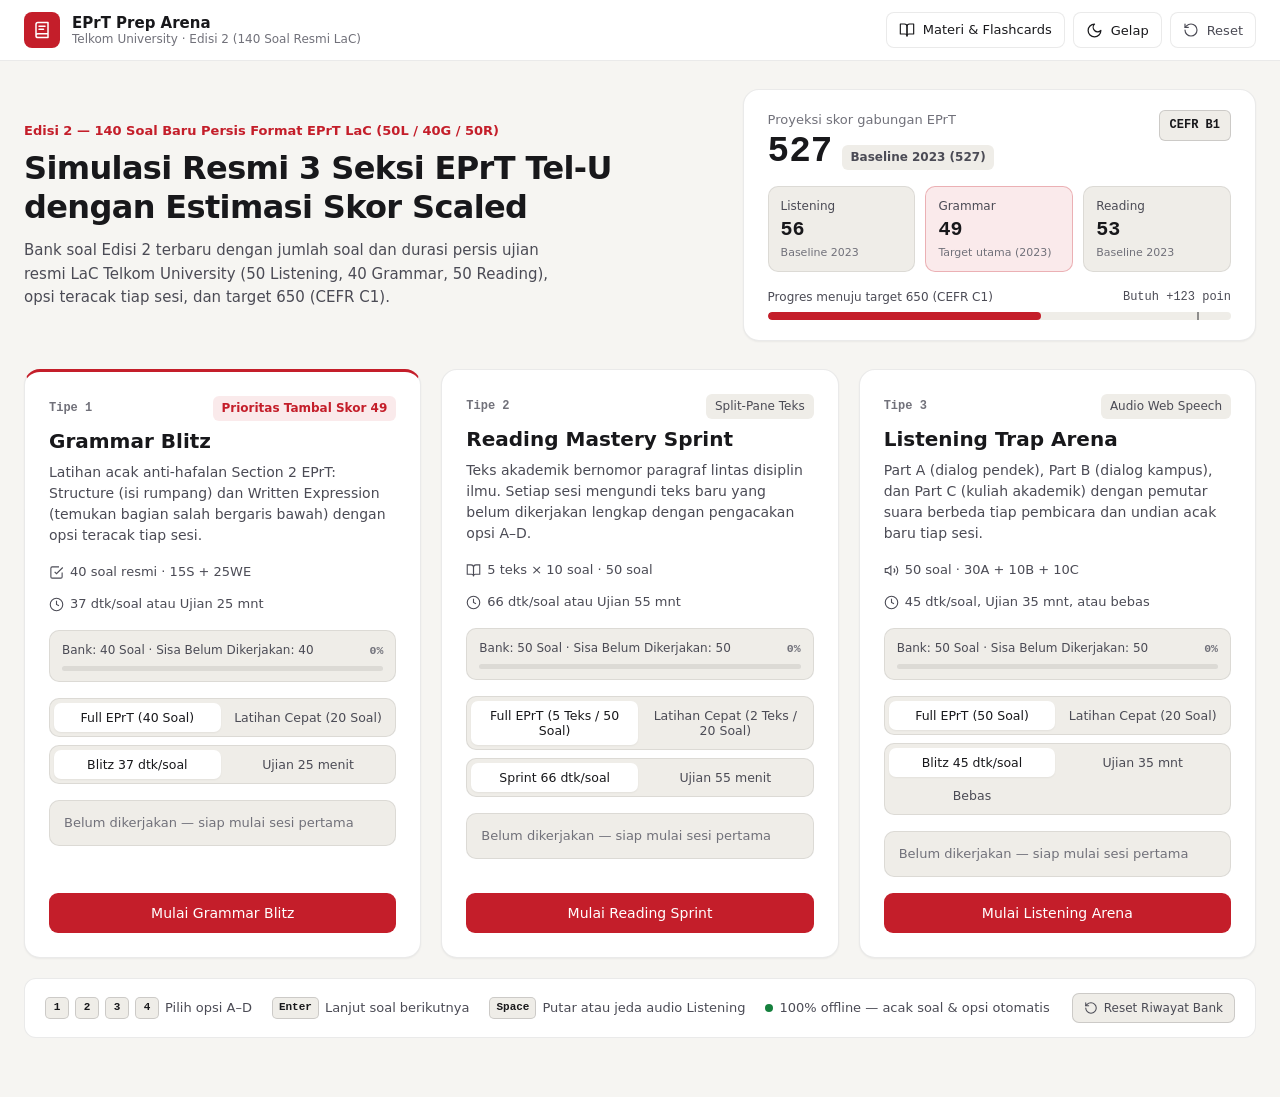
==== commit bfcd54f7: "update soal" ====
--- a/index.html
+++ b/index.html
@@ -20,7 +20,7 @@
         </span>
         <span class="brand-text">
           <span class="brand-title">EPrT Prep Arena</span>
-          <span class="brand-sub" id="brand-sub-count">Telkom University · 85 Soal Terverifikasi</span>
+          <span class="brand-sub" id="brand-sub-count">Telkom University · Edisi 2 (140 Soal Resmi LaC)</span>
         </span>
       </button>
 
@@ -59,9 +59,9 @@
     <section id="view-home" class="view">
       <div class="dashboard-header">
         <div class="dashboard-intro">
-          <p class="eyebrow">Simulasi Sprint H-2 &amp; H-1 EPrT</p>
-          <h1>Latihan 3 Tipe EPrT Berwaktu dengan Estimasi Skor Scaled</h1>
-          <p class="lead">Dirancang untuk melatih kecepatan dan akurasi tepat setelah sesi review NotebookLM. Semua progres dan analisis pola kesalahan tersimpan otomatis di browser ini.</p>
+          <p class="eyebrow">Edisi 2 — 140 Soal Baru Persis Format EPrT LaC (50L / 40G / 50R)</p>
+          <h1>Simulasi Resmi 3 Seksi EPrT Tel-U dengan Estimasi Skor Scaled</h1>
+          <p class="lead">Bank soal Edisi 2 terbaru dengan jumlah soal dan durasi persis ujian resmi LaC Telkom University (50 Listening, 40 Grammar, 50 Reading), opsi teracak tiap sesi, dan target 650 (CEFR C1).</p>
         </div>
 
         <!-- Score Projection Card (The Visual Moment of the Dashboard) -->
@@ -124,11 +124,11 @@
           <div class="mode-meta-list">
             <div class="meta-chip">
               <svg width="15" height="15" viewBox="0 0 24 24" fill="none" stroke="currentColor" stroke-width="1.75"><path d="M9 11l3 3L22 4"/><path d="M21 12v7a2 2 0 0 1-2 2H5a2 2 0 0 1-2-2V5a2 2 0 0 1 2-2h11"/></svg>
-              <span id="meta-count-grammar">Bank 40 soal · 15S + 25WE</span>
+              <span id="meta-count-grammar">40 soal resmi · 15S + 25WE</span>
             </div>
             <div class="meta-chip">
               <svg width="15" height="15" viewBox="0 0 24 24" fill="none" stroke="currentColor" stroke-width="1.75"><circle cx="12" cy="12" r="10"/><polyline points="12 6 12 12 16 14"/></svg>
-              <span>37 dtk/soal atau Ujian</span>
+              <span>37 dtk/soal atau Ujian 25 mnt</span>
             </div>
           </div>
 
@@ -142,8 +142,8 @@
 
           <div class="selector-group">
             <div class="mode-selector" role="radiogroup" aria-label="Ukuran sesi Grammar">
-              <button type="button" class="seg-btn is-active" data-size-section="grammar" data-size="standard">Sesi 40 Soal (Acak Baru)</button>
-              <button type="button" class="seg-btn" data-size-section="grammar" data-size="marathon" id="size-marathon-grammar">Marathon 40 Soal</button>
+              <button type="button" class="seg-btn is-active" data-size-section="grammar" data-size="standard">Full EPrT (40 Soal)</button>
+              <button type="button" class="seg-btn" data-size-section="grammar" data-size="quick">Latihan Cepat (20 Soal)</button>
             </div>
             <div class="mode-selector" role="radiogroup" aria-label="Mode waktu Grammar">
               <button type="button" class="seg-btn is-active" data-section="grammar" data-timer="blitz">Blitz 37 dtk/soal</button>
@@ -175,17 +175,17 @@
           <div class="mode-meta-list">
             <div class="meta-chip">
               <svg width="15" height="15" viewBox="0 0 24 24" fill="none" stroke="currentColor" stroke-width="1.75"><path d="M2 3h6a4 4 0 0 1 4 4v14a3 3 0 0 0-3-3H2z"/><path d="M22 3h-6a4 4 0 0 0-4 4v14a3 3 0 0 1 3-3h7z"/></svg>
-              <span id="meta-count-reading">Bank 3 teks · 25 soal</span>
+              <span id="meta-count-reading">5 teks × 10 soal · 50 soal</span>
             </div>
             <div class="meta-chip">
               <svg width="15" height="15" viewBox="0 0 24 24" fill="none" stroke="currentColor" stroke-width="1.75"><circle cx="12" cy="12" r="10"/><polyline points="12 6 12 12 16 14"/></svg>
-              <span>65 dtk/soal atau Ujian</span>
+              <span>66 dtk/soal atau Ujian 55 mnt</span>
             </div>
           </div>
 
           <div class="bank-status-bar" id="bank-status-reading">
             <div class="bank-status-top">
-              <span class="bank-status-text">Bank: 25 Soal · Sisa Belum Dikerjakan: 25</span>
+              <span class="bank-status-text">Bank: 50 Soal · Sisa Belum Dikerjakan: 50</span>
               <span class="bank-status-pct tabular">0%</span>
             </div>
             <div class="bank-status-track"><div class="bank-status-fill" style="width: 0%"></div></div>
@@ -193,12 +193,12 @@
 
           <div class="selector-group">
             <div class="mode-selector" role="radiogroup" aria-label="Ukuran sesi Reading">
-              <button type="button" class="seg-btn is-active" data-size-section="reading" data-size="standard">Sesi 3 Teks (~25 Soal)</button>
-              <button type="button" class="seg-btn" data-size-section="reading" data-size="marathon" id="size-marathon-reading">Marathon 3 Teks (25 Soal)</button>
+              <button type="button" class="seg-btn is-active" data-size-section="reading" data-size="standard">Full EPrT (5 Teks / 50 Soal)</button>
+              <button type="button" class="seg-btn" data-size-section="reading" data-size="quick">Latihan Cepat (2 Teks / 20 Soal)</button>
             </div>
             <div class="mode-selector" role="radiogroup" aria-label="Mode waktu Reading">
-              <button type="button" class="seg-btn is-active" data-section="reading" data-timer="blitz">Sprint 65 dtk/soal</button>
-              <button type="button" class="seg-btn" data-section="reading" data-timer="exam">Ujian 28 menit</button>
+              <button type="button" class="seg-btn is-active" data-section="reading" data-timer="blitz">Sprint 66 dtk/soal</button>
+              <button type="button" class="seg-btn" data-section="reading" data-timer="exam">Ujian 55 menit</button>
             </div>
           </div>
 
@@ -226,17 +226,17 @@
           <div class="mode-meta-list">
             <div class="meta-chip">
               <svg width="15" height="15" viewBox="0 0 24 24" fill="none" stroke="currentColor" stroke-width="1.75"><polygon points="11 5 6 9 2 9 2 15 6 15 11 19 11 5"/><path d="M15.54 8.46a5 5 0 0 1 0 7.07"/><path d="M19.07 4.93a10 10 0 0 1 0 14.14"/></svg>
-              <span id="meta-count-listening">Bank 20 soal · Part A, B, C</span>
+              <span id="meta-count-listening">50 soal · 30A + 10B + 10C</span>
             </div>
             <div class="meta-chip">
               <svg width="15" height="15" viewBox="0 0 24 24" fill="none" stroke="currentColor" stroke-width="1.75"><circle cx="12" cy="12" r="10"/><polyline points="12 6 12 12 16 14"/></svg>
-              <span>45 dtk/soal atau bebas</span>
+              <span>45 dtk/soal, Ujian 35 mnt, atau bebas</span>
             </div>
           </div>
 
           <div class="bank-status-bar" id="bank-status-listening">
             <div class="bank-status-top">
-              <span class="bank-status-text">Bank: 20 Soal · Sisa Belum Dikerjakan: 20</span>
+              <span class="bank-status-text">Bank: 50 Soal · Sisa Belum Dikerjakan: 50</span>
               <span class="bank-status-pct tabular">0%</span>
             </div>
             <div class="bank-status-track"><div class="bank-status-fill" style="width: 0%"></div></div>
@@ -244,12 +244,13 @@
 
           <div class="selector-group">
             <div class="mode-selector" role="radiogroup" aria-label="Ukuran sesi Listening">
-              <button type="button" class="seg-btn is-active" data-size-section="listening" data-size="standard">Sesi 20 Soal (Acak Baru)</button>
-              <button type="button" class="seg-btn" data-size-section="listening" data-size="marathon" id="size-marathon-listening">Marathon 20 Soal</button>
+              <button type="button" class="seg-btn is-active" data-size-section="listening" data-size="standard">Full EPrT (50 Soal)</button>
+              <button type="button" class="seg-btn" data-size-section="listening" data-size="quick">Latihan Cepat (20 Soal)</button>
             </div>
             <div class="mode-selector" role="radiogroup" aria-label="Mode waktu Listening">
               <button type="button" class="seg-btn is-active" data-section="listening" data-timer="blitz">Blitz 45 dtk/soal</button>
-              <button type="button" class="seg-btn" data-section="listening" data-timer="untimed">Tanpa batas waktu</button>
+              <button type="button" class="seg-btn" data-section="listening" data-timer="exam">Ujian 35 mnt</button>
+              <button type="button" class="seg-btn" data-section="listening" data-timer="untimed">Bebas</button>
             </div>
           </div>
 
